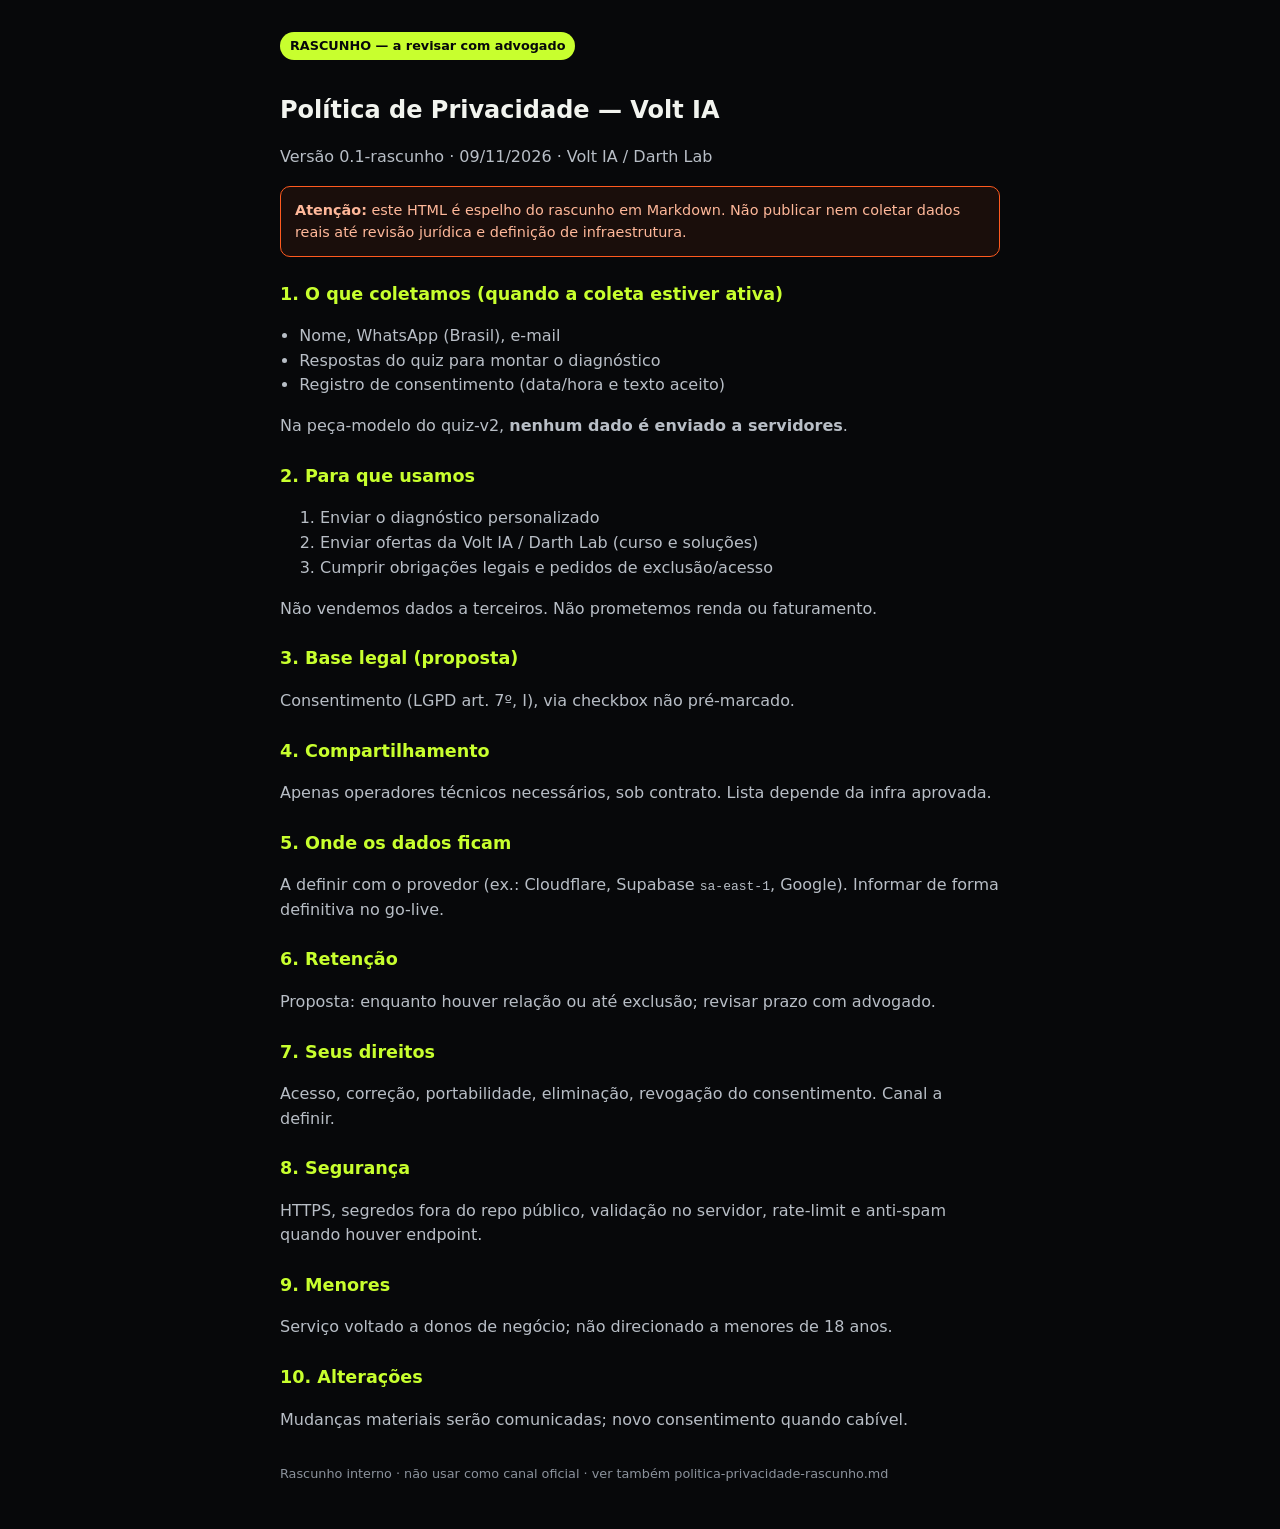
==== privacidade/index.html @ c43f9a68 "Volt IA: landing, quiz e política (rascunho) - site estático" ====
<!DOCTYPE html>
<html lang="pt-BR">
<head>
<meta charset="UTF-8">
<meta name="viewport" content="width=device-width, initial-scale=1">
<title>Política de Privacidade — Volt IA (RASCUNHO)</title>
<style>
body{font-family:system-ui,sans-serif;background:#07080A;color:#F2F4EF;max-width:720px;margin:0 auto;padding:32px 20px;line-height:1.55}
h1{font-size:1.5rem;margin-bottom:8px}
.badge{display:inline-block;background:#C8FF2E;color:#07080A;font-weight:700;padding:4px 10px;border-radius:999px;font-size:.8rem;margin-bottom:16px}
.warn{border:1px solid #FF5A1F;background:rgba(255,90,31,.08);padding:12px 14px;border-radius:10px;margin:16px 0;color:#FFB89A;font-size:.9rem}
h2{font-size:1.1rem;margin-top:24px;color:#C8FF2E}
a{color:#C8FF2E} p,li{color:#B8BEC6} ul{padding-left:1.2em}
.foot{margin-top:32px;font-size:.8rem;color:#8B929C}
</style>
</head>
<body>
<span class="badge">RASCUNHO — a revisar com advogado</span>
<h1>Política de Privacidade — Volt IA</h1>
<p>Versão 0.1-rascunho · 09/11/2026 · Volt IA / Darth Lab</p>
<div class="warn"><strong>Atenção:</strong> este HTML é espelho do rascunho em Markdown. Não publicar nem coletar dados reais até revisão jurídica e definição de infraestrutura.</div>
<h2>1. O que coletamos (quando a coleta estiver ativa)</h2>
<ul>
<li>Nome, WhatsApp (Brasil), e-mail</li>
<li>Respostas do quiz para montar o diagnóstico</li>
<li>Registro de consentimento (data/hora e texto aceito)</li>
</ul>
<p>Na peça-modelo do quiz-v2, <strong>nenhum dado é enviado a servidores</strong>.</p>
<h2>2. Para que usamos</h2>
<ol>
<li>Enviar o diagnóstico personalizado</li>
<li>Enviar ofertas da Volt IA / Darth Lab (curso e soluções)</li>
<li>Cumprir obrigações legais e pedidos de exclusão/acesso</li>
</ol>
<p>Não vendemos dados a terceiros. Não prometemos renda ou faturamento.</p>
<h2>3. Base legal (proposta)</h2>
<p>Consentimento (LGPD art. 7º, I), via checkbox não pré-marcado.</p>
<h2>4. Compartilhamento</h2>
<p>Apenas operadores técnicos necessários, sob contrato. Lista depende da infra aprovada.</p>
<h2>5. Onde os dados ficam</h2>
<p>A definir com o provedor (ex.: Cloudflare, Supabase <code>sa-east-1</code>, Google). Informar de forma definitiva no go-live.</p>
<h2>6. Retenção</h2>
<p>Proposta: enquanto houver relação ou até exclusão; revisar prazo com advogado.</p>
<h2>7. Seus direitos</h2>
<p>Acesso, correção, portabilidade, eliminação, revogação do consentimento. Canal a definir.</p>
<h2>8. Segurança</h2>
<p>HTTPS, segredos fora do repo público, validação no servidor, rate-limit e anti-spam quando houver endpoint.</p>
<h2>9. Menores</h2>
<p>Serviço voltado a donos de negócio; não direcionado a menores de 18 anos.</p>
<h2>10. Alterações</h2>
<p>Mudanças materiais serão comunicadas; novo consentimento quando cabível.</p>
<p class="foot">Rascunho interno · não usar como canal oficial · ver também politica-privacidade-rascunho.md</p>
</body>
</html>
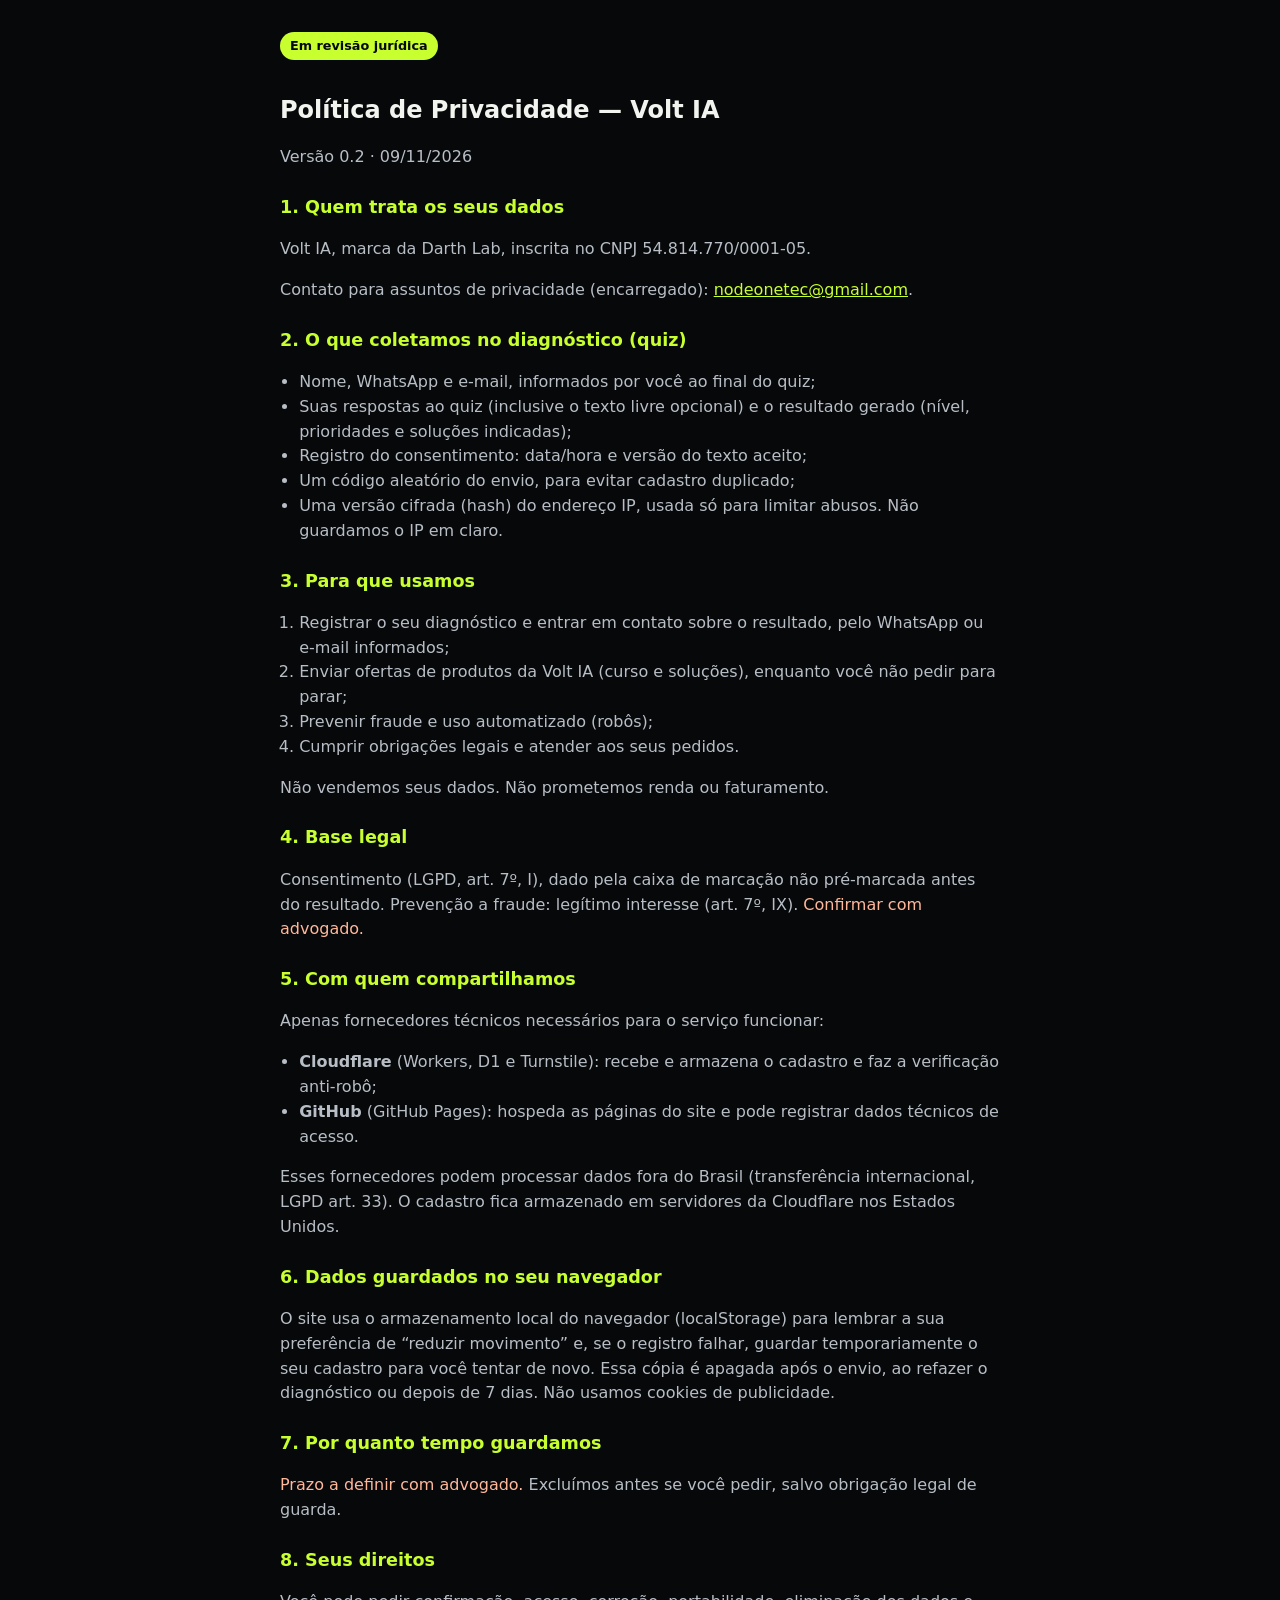
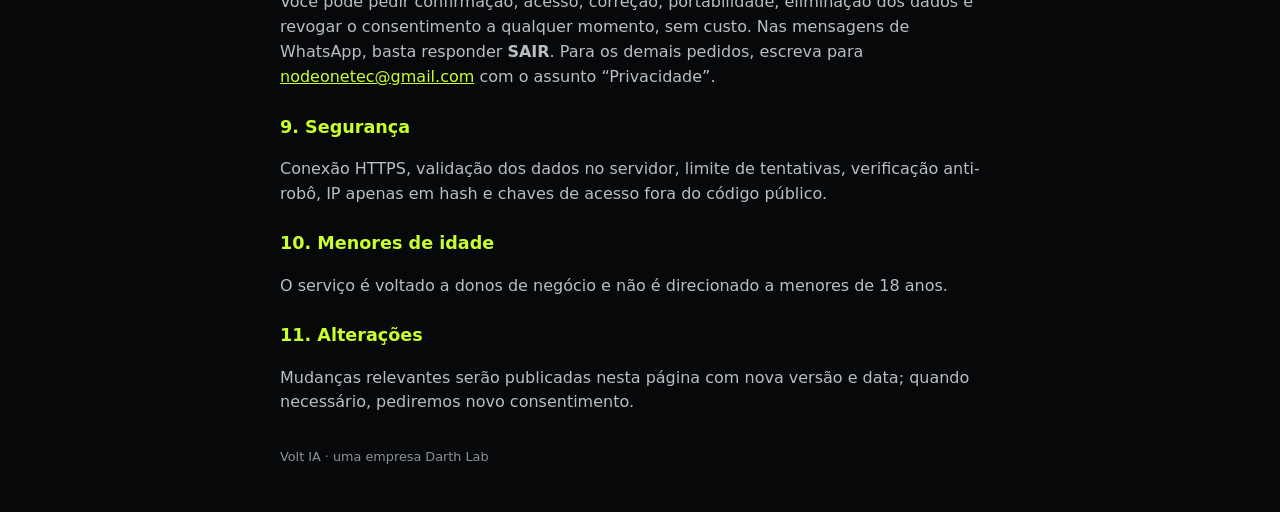
==== commit 37850af1: "Atualiza site: correções da auditoria, política com CNPJ/contato, quiz ligado ao Worker de leads" ====
--- a/privacidade/index.html
+++ b/privacidade/index.html
@@ -3,52 +3,74 @@
 <head>
 <meta charset="UTF-8">
 <meta name="viewport" content="width=device-width, initial-scale=1">
-<title>Política de Privacidade — Volt IA (RASCUNHO)</title>
+<title>Política de Privacidade — Volt IA</title>
 <style>
 body{font-family:system-ui,sans-serif;background:#07080A;color:#F2F4EF;max-width:720px;margin:0 auto;padding:32px 20px;line-height:1.55}
 h1{font-size:1.5rem;margin-bottom:8px}
 .badge{display:inline-block;background:#C8FF2E;color:#07080A;font-weight:700;padding:4px 10px;border-radius:999px;font-size:.8rem;margin-bottom:16px}
-.warn{border:1px solid #FF5A1F;background:rgba(255,90,31,.08);padding:12px 14px;border-radius:10px;margin:16px 0;color:#FFB89A;font-size:.9rem}
 h2{font-size:1.1rem;margin-top:24px;color:#C8FF2E}
-a{color:#C8FF2E} p,li{color:#B8BEC6} ul{padding-left:1.2em}
+a{color:#C8FF2E} p,li{color:#B8BEC6} ul,ol{padding-left:1.2em}
+.tbd{color:#FFB89A}
 .foot{margin-top:32px;font-size:.8rem;color:#8B929C}
 </style>
 </head>
 <body>
-<span class="badge">RASCUNHO — a revisar com advogado</span>
+<!-- RASCUNHO v0.2 (09/11/2026). Itens marcados .tbd dependem do Rodrigo e de revisão jurídica antes de publicar. Não é parecer jurídico. -->
+<span class="badge">Em revisão jurídica</span>
 <h1>Política de Privacidade — Volt IA</h1>
-<p>Versão 0.1-rascunho · 09/11/2026 · Volt IA / Darth Lab</p>
-<div class="warn"><strong>Atenção:</strong> este HTML é espelho do rascunho em Markdown. Não publicar nem coletar dados reais até revisão jurídica e definição de infraestrutura.</div>
-<h2>1. O que coletamos (quando a coleta estiver ativa)</h2>
+<p>Versão 0.2 · 09/11/2026</p>
+
+<h2>1. Quem trata os seus dados</h2>
+<p>Volt IA, marca da Darth Lab, inscrita no CNPJ 54.814.770/0001-05.</p>
+<p>Contato para assuntos de privacidade (encarregado): <a href="mailto:nodeonetec@gmail.com">nodeonetec@gmail.com</a>.</p>
+
+<h2>2. O que coletamos no diagnóstico (quiz)</h2>
 <ul>
-<li>Nome, WhatsApp (Brasil), e-mail</li>
-<li>Respostas do quiz para montar o diagnóstico</li>
-<li>Registro de consentimento (data/hora e texto aceito)</li>
+<li>Nome, WhatsApp e e-mail, informados por você ao final do quiz;</li>
+<li>Suas respostas ao quiz (inclusive o texto livre opcional) e o resultado gerado (nível, prioridades e soluções indicadas);</li>
+<li>Registro do consentimento: data/hora e versão do texto aceito;</li>
+<li>Um código aleatório do envio, para evitar cadastro duplicado;</li>
+<li>Uma versão cifrada (hash) do endereço IP, usada só para limitar abusos. Não guardamos o IP em claro.</li>
 </ul>
-<p>Na peça-modelo do quiz-v2, <strong>nenhum dado é enviado a servidores</strong>.</p>
-<h2>2. Para que usamos</h2>
+
+<h2>3. Para que usamos</h2>
 <ol>
-<li>Enviar o diagnóstico personalizado</li>
-<li>Enviar ofertas da Volt IA / Darth Lab (curso e soluções)</li>
-<li>Cumprir obrigações legais e pedidos de exclusão/acesso</li>
+<li>Registrar o seu diagnóstico e entrar em contato sobre o resultado, pelo WhatsApp ou e-mail informados;</li>
+<li>Enviar ofertas de produtos da Volt IA (curso e soluções), enquanto você não pedir para parar;</li>
+<li>Prevenir fraude e uso automatizado (robôs);</li>
+<li>Cumprir obrigações legais e atender aos seus pedidos.</li>
 </ol>
-<p>Não vendemos dados a terceiros. Não prometemos renda ou faturamento.</p>
-<h2>3. Base legal (proposta)</h2>
-<p>Consentimento (LGPD art. 7º, I), via checkbox não pré-marcado.</p>
-<h2>4. Compartilhamento</h2>
-<p>Apenas operadores técnicos necessários, sob contrato. Lista depende da infra aprovada.</p>
-<h2>5. Onde os dados ficam</h2>
-<p>A definir com o provedor (ex.: Cloudflare, Supabase <code>sa-east-1</code>, Google). Informar de forma definitiva no go-live.</p>
-<h2>6. Retenção</h2>
-<p>Proposta: enquanto houver relação ou até exclusão; revisar prazo com advogado.</p>
-<h2>7. Seus direitos</h2>
-<p>Acesso, correção, portabilidade, eliminação, revogação do consentimento. Canal a definir.</p>
-<h2>8. Segurança</h2>
-<p>HTTPS, segredos fora do repo público, validação no servidor, rate-limit e anti-spam quando houver endpoint.</p>
-<h2>9. Menores</h2>
-<p>Serviço voltado a donos de negócio; não direcionado a menores de 18 anos.</p>
-<h2>10. Alterações</h2>
-<p>Mudanças materiais serão comunicadas; novo consentimento quando cabível.</p>
-<p class="foot">Rascunho interno · não usar como canal oficial · ver também politica-privacidade-rascunho.md</p>
+<p>Não vendemos seus dados. Não prometemos renda ou faturamento.</p>
+
+<h2>4. Base legal</h2>
+<p>Consentimento (LGPD, art. 7º, I), dado pela caixa de marcação não pré-marcada antes do resultado. Prevenção a fraude: legítimo interesse (art. 7º, IX). <span class="tbd">Confirmar com advogado.</span></p>
+
+<h2>5. Com quem compartilhamos</h2>
+<p>Apenas fornecedores técnicos necessários para o serviço funcionar:</p>
+<ul>
+<li><strong>Cloudflare</strong> (Workers, D1 e Turnstile): recebe e armazena o cadastro e faz a verificação anti-robô;</li>
+<li><strong>GitHub</strong> (GitHub Pages): hospeda as páginas do site e pode registrar dados técnicos de acesso.</li>
+</ul>
+<p>Esses fornecedores podem processar dados fora do Brasil (transferência internacional, LGPD art. 33). O cadastro fica armazenado em servidores da Cloudflare nos Estados Unidos.</p>
+
+<h2>6. Dados guardados no seu navegador</h2>
+<p>O site usa o armazenamento local do navegador (localStorage) para lembrar a sua preferência de “reduzir movimento” e, se o registro falhar, guardar temporariamente o seu cadastro para você tentar de novo. Essa cópia é apagada após o envio, ao refazer o diagnóstico ou depois de 7 dias. Não usamos cookies de publicidade.</p>
+
+<h2>7. Por quanto tempo guardamos</h2>
+<p><span class="tbd">Prazo a definir com advogado.</span> Excluímos antes se você pedir, salvo obrigação legal de guarda.</p>
+
+<h2>8. Seus direitos</h2>
+<p>Você pode pedir confirmação, acesso, correção, portabilidade, eliminação dos dados e revogar o consentimento a qualquer momento, sem custo. Nas mensagens de WhatsApp, basta responder <strong>SAIR</strong>. Para os demais pedidos, escreva para <a href="mailto:nodeonetec@gmail.com">nodeonetec@gmail.com</a> com o assunto “Privacidade”.</p>
+
+<h2>9. Segurança</h2>
+<p>Conexão HTTPS, validação dos dados no servidor, limite de tentativas, verificação anti-robô, IP apenas em hash e chaves de acesso fora do código público.</p>
+
+<h2>10. Menores de idade</h2>
+<p>O serviço é voltado a donos de negócio e não é direcionado a menores de 18 anos.</p>
+
+<h2>11. Alterações</h2>
+<p>Mudanças relevantes serão publicadas nesta página com nova versão e data; quando necessário, pediremos novo consentimento.</p>
+
+<p class="foot">Volt IA · uma empresa Darth Lab</p>
 </body>
 </html>
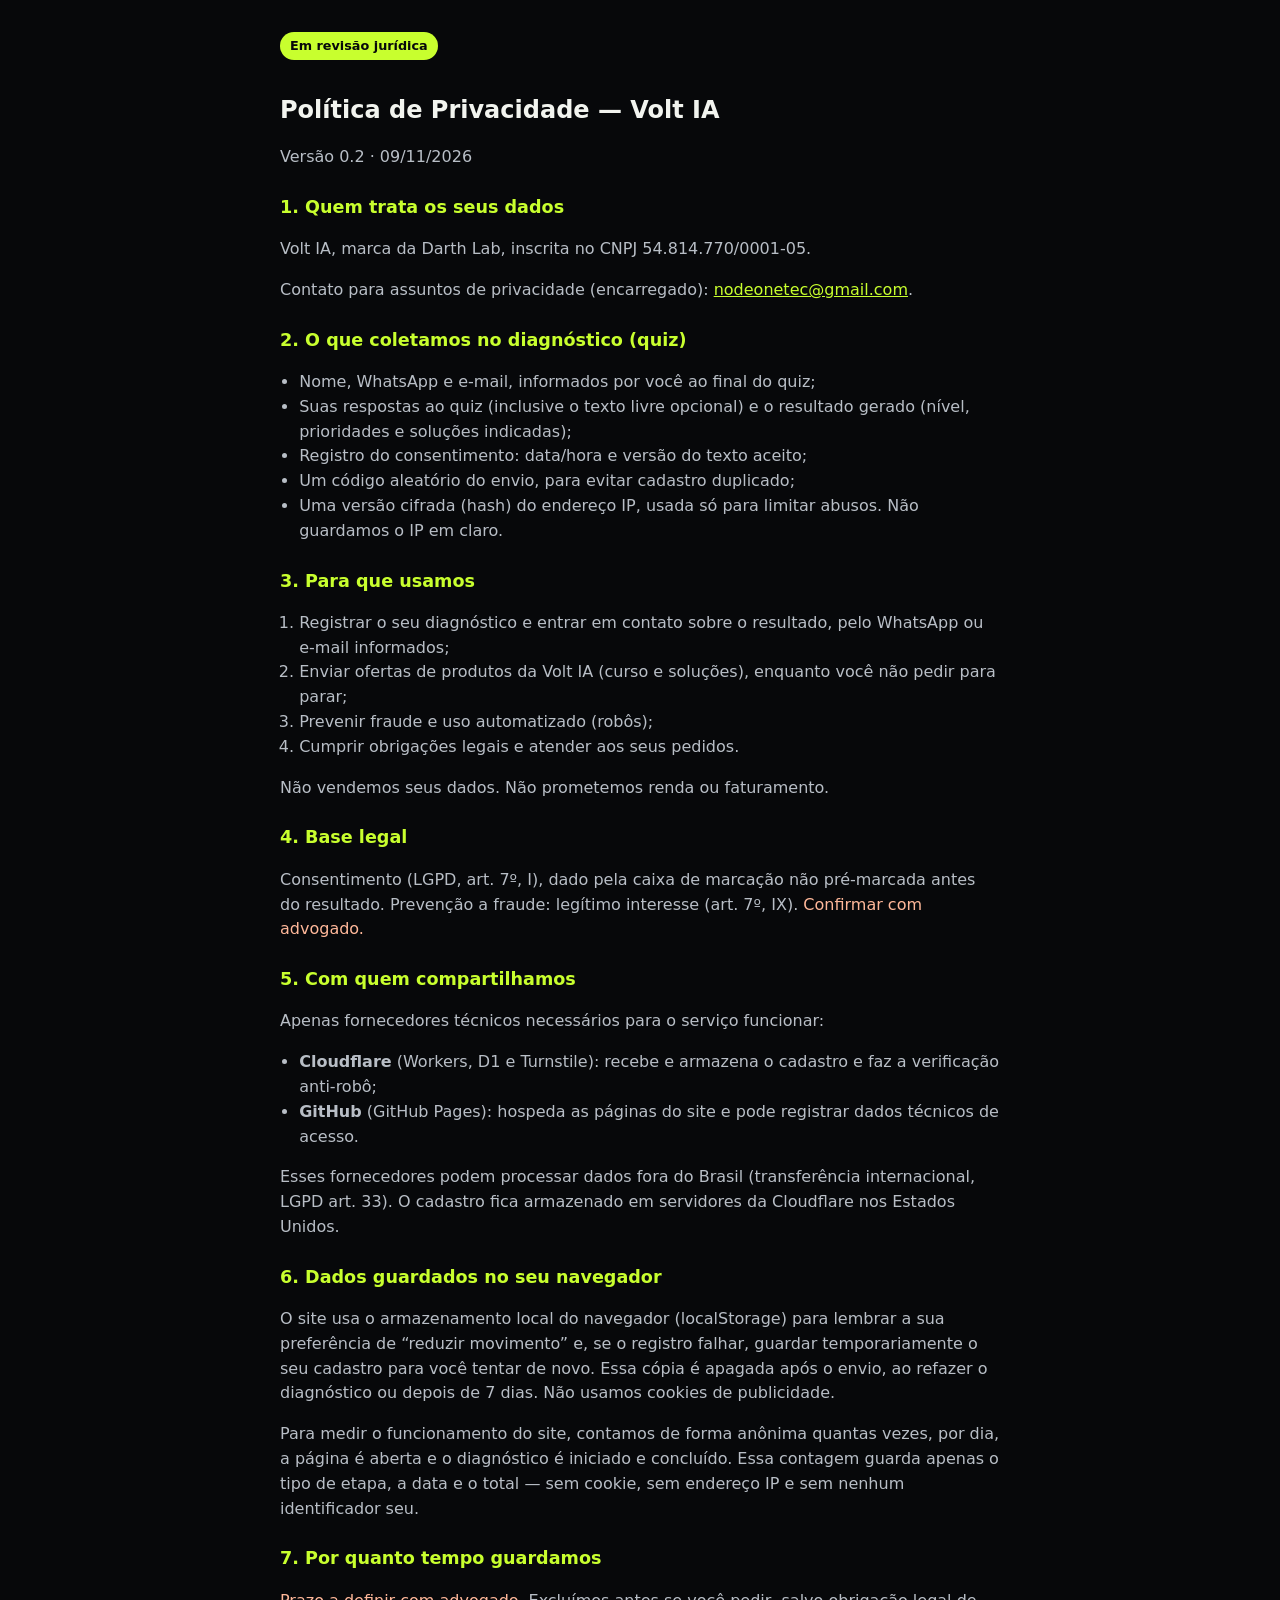
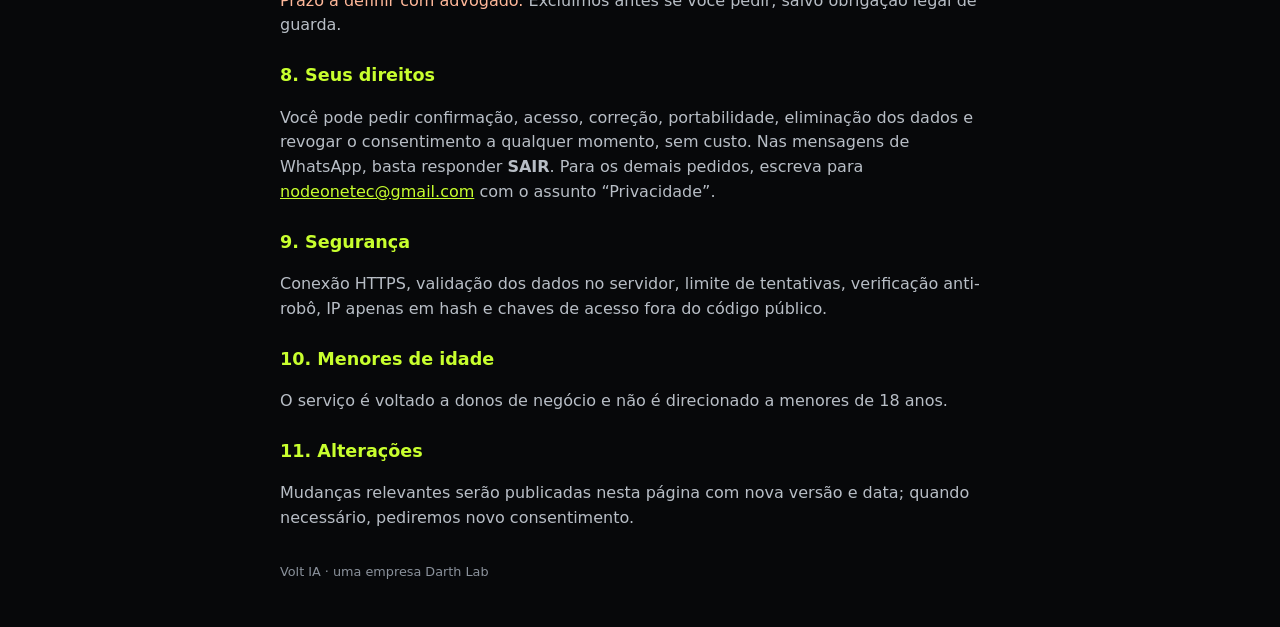
==== commit 0cc8d7df: "Funil anônimo (contagem sem cookie/IP) e política atualizada" ====
--- a/privacidade/index.html
+++ b/privacidade/index.html
@@ -55,6 +55,7 @@
 
 <h2>6. Dados guardados no seu navegador</h2>
 <p>O site usa o armazenamento local do navegador (localStorage) para lembrar a sua preferência de “reduzir movimento” e, se o registro falhar, guardar temporariamente o seu cadastro para você tentar de novo. Essa cópia é apagada após o envio, ao refazer o diagnóstico ou depois de 7 dias. Não usamos cookies de publicidade.</p>
+<p>Para medir o funcionamento do site, contamos de forma anônima quantas vezes, por dia, a página é aberta e o diagnóstico é iniciado e concluído. Essa contagem guarda apenas o tipo de etapa, a data e o total — sem cookie, sem endereço IP e sem nenhum identificador seu.</p>
 
 <h2>7. Por quanto tempo guardamos</h2>
 <p><span class="tbd">Prazo a definir com advogado.</span> Excluímos antes se você pedir, salvo obrigação legal de guarda.</p>
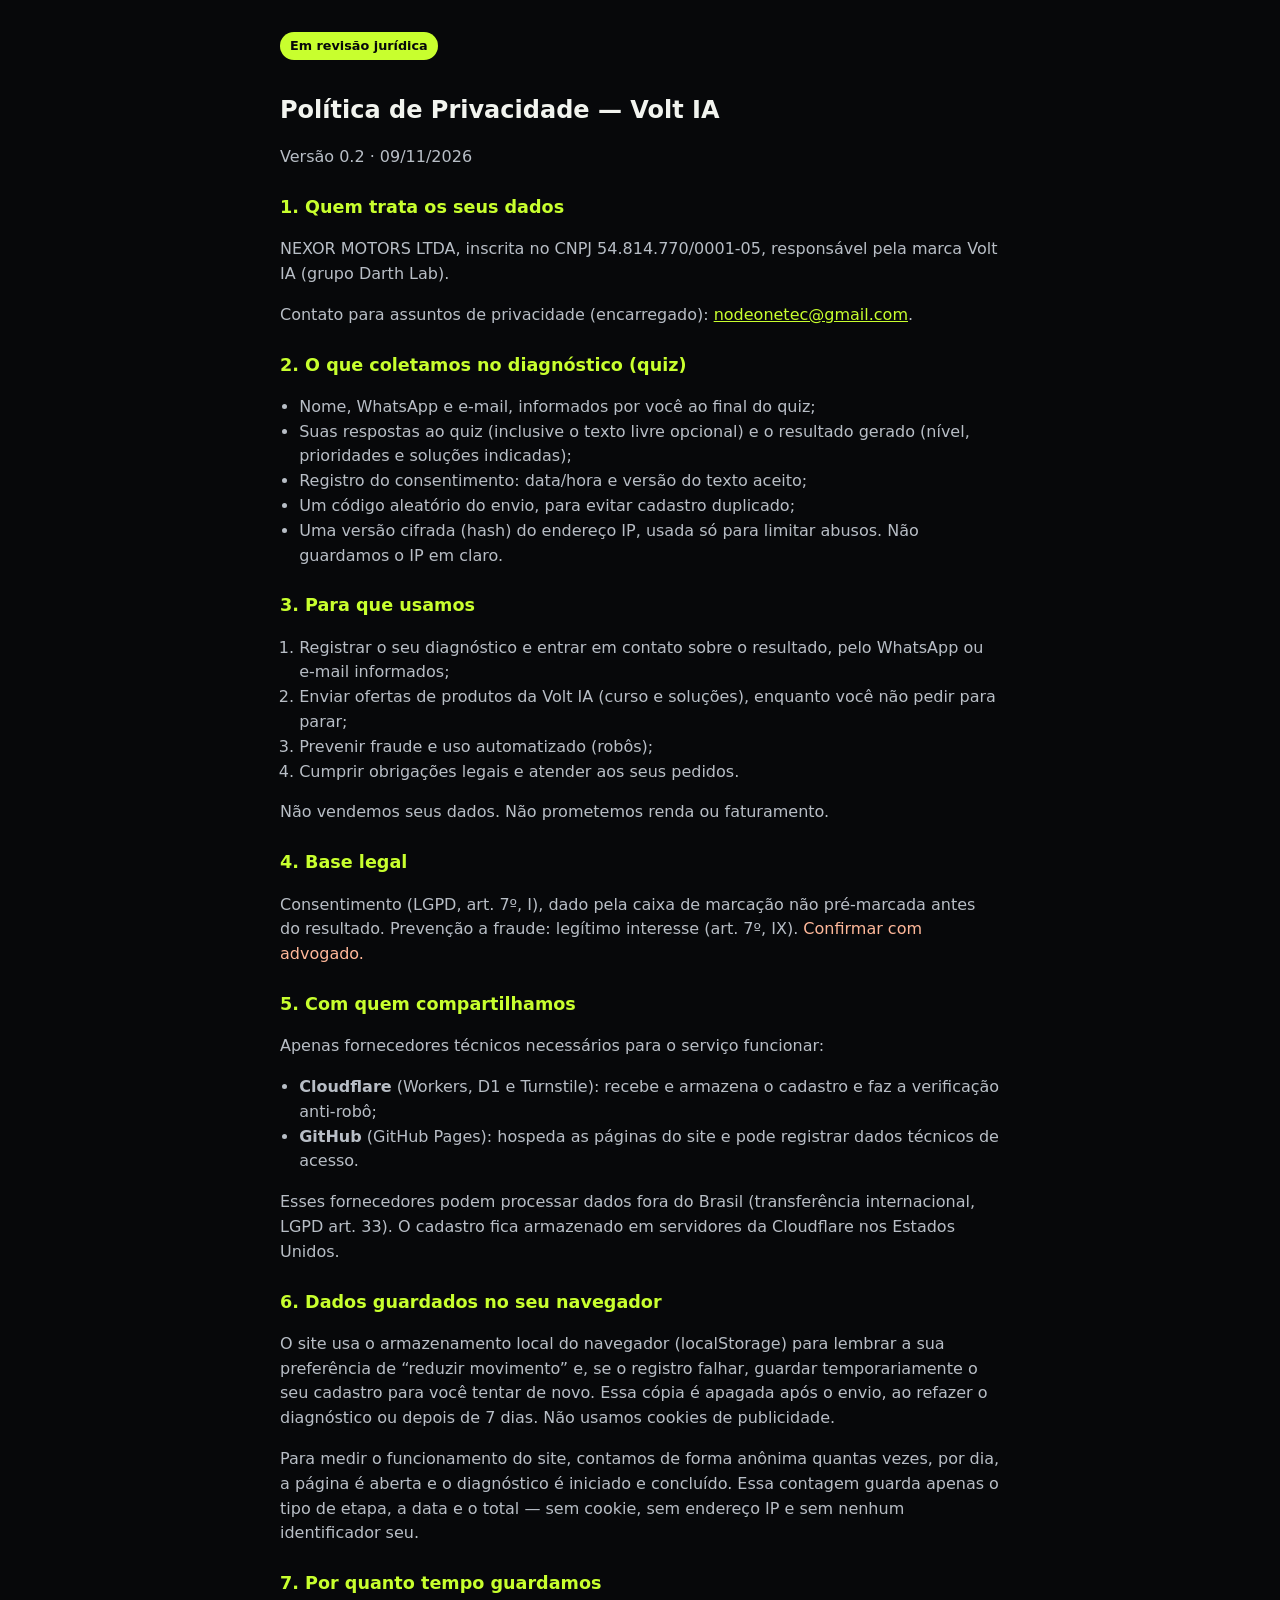
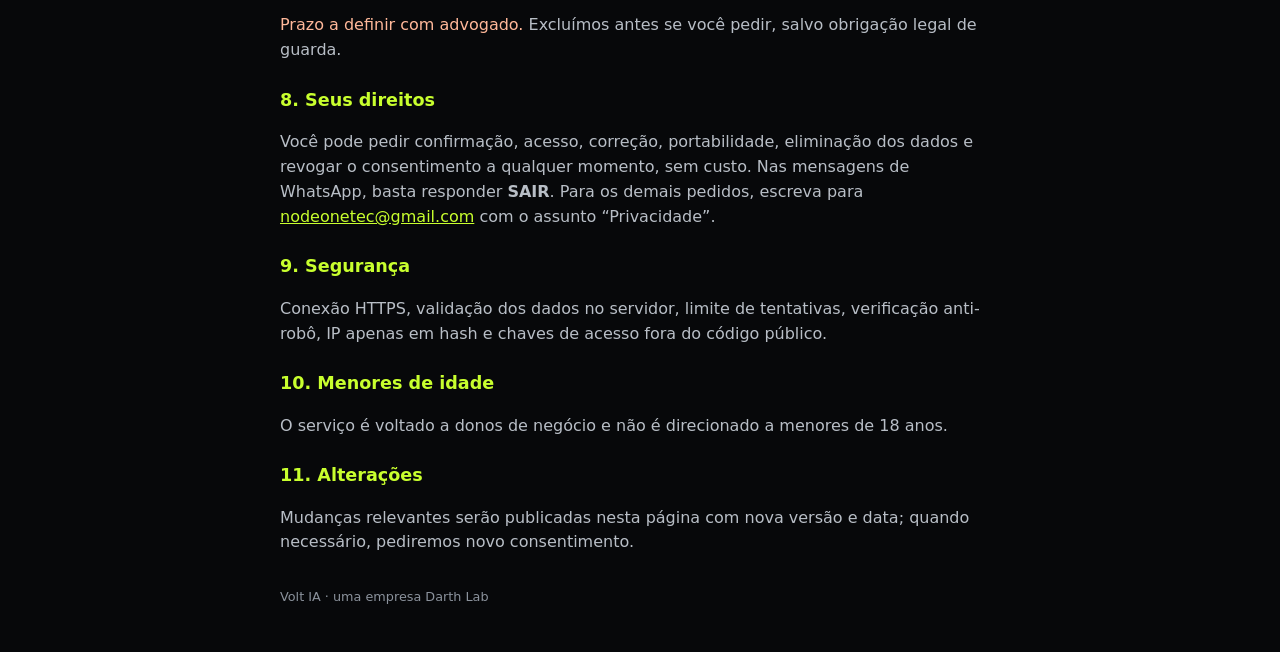
==== commit 7627cacd: "Política: controladora NEXOR MOTORS LTDA (CNPJ 54.814.770/0001-05)" ====
--- a/privacidade/index.html
+++ b/privacidade/index.html
@@ -21,7 +21,7 @@
 <p>Versão 0.2 · 09/11/2026</p>
 
 <h2>1. Quem trata os seus dados</h2>
-<p>Volt IA, marca da Darth Lab, inscrita no CNPJ 54.814.770/0001-05.</p>
+<p>NEXOR MOTORS LTDA, inscrita no CNPJ 54.814.770/0001-05, responsável pela marca Volt IA (grupo Darth Lab).</p>
 <p>Contato para assuntos de privacidade (encarregado): <a href="mailto:nodeonetec@gmail.com">nodeonetec@gmail.com</a>.</p>
 
 <h2>2. O que coletamos no diagnóstico (quiz)</h2>
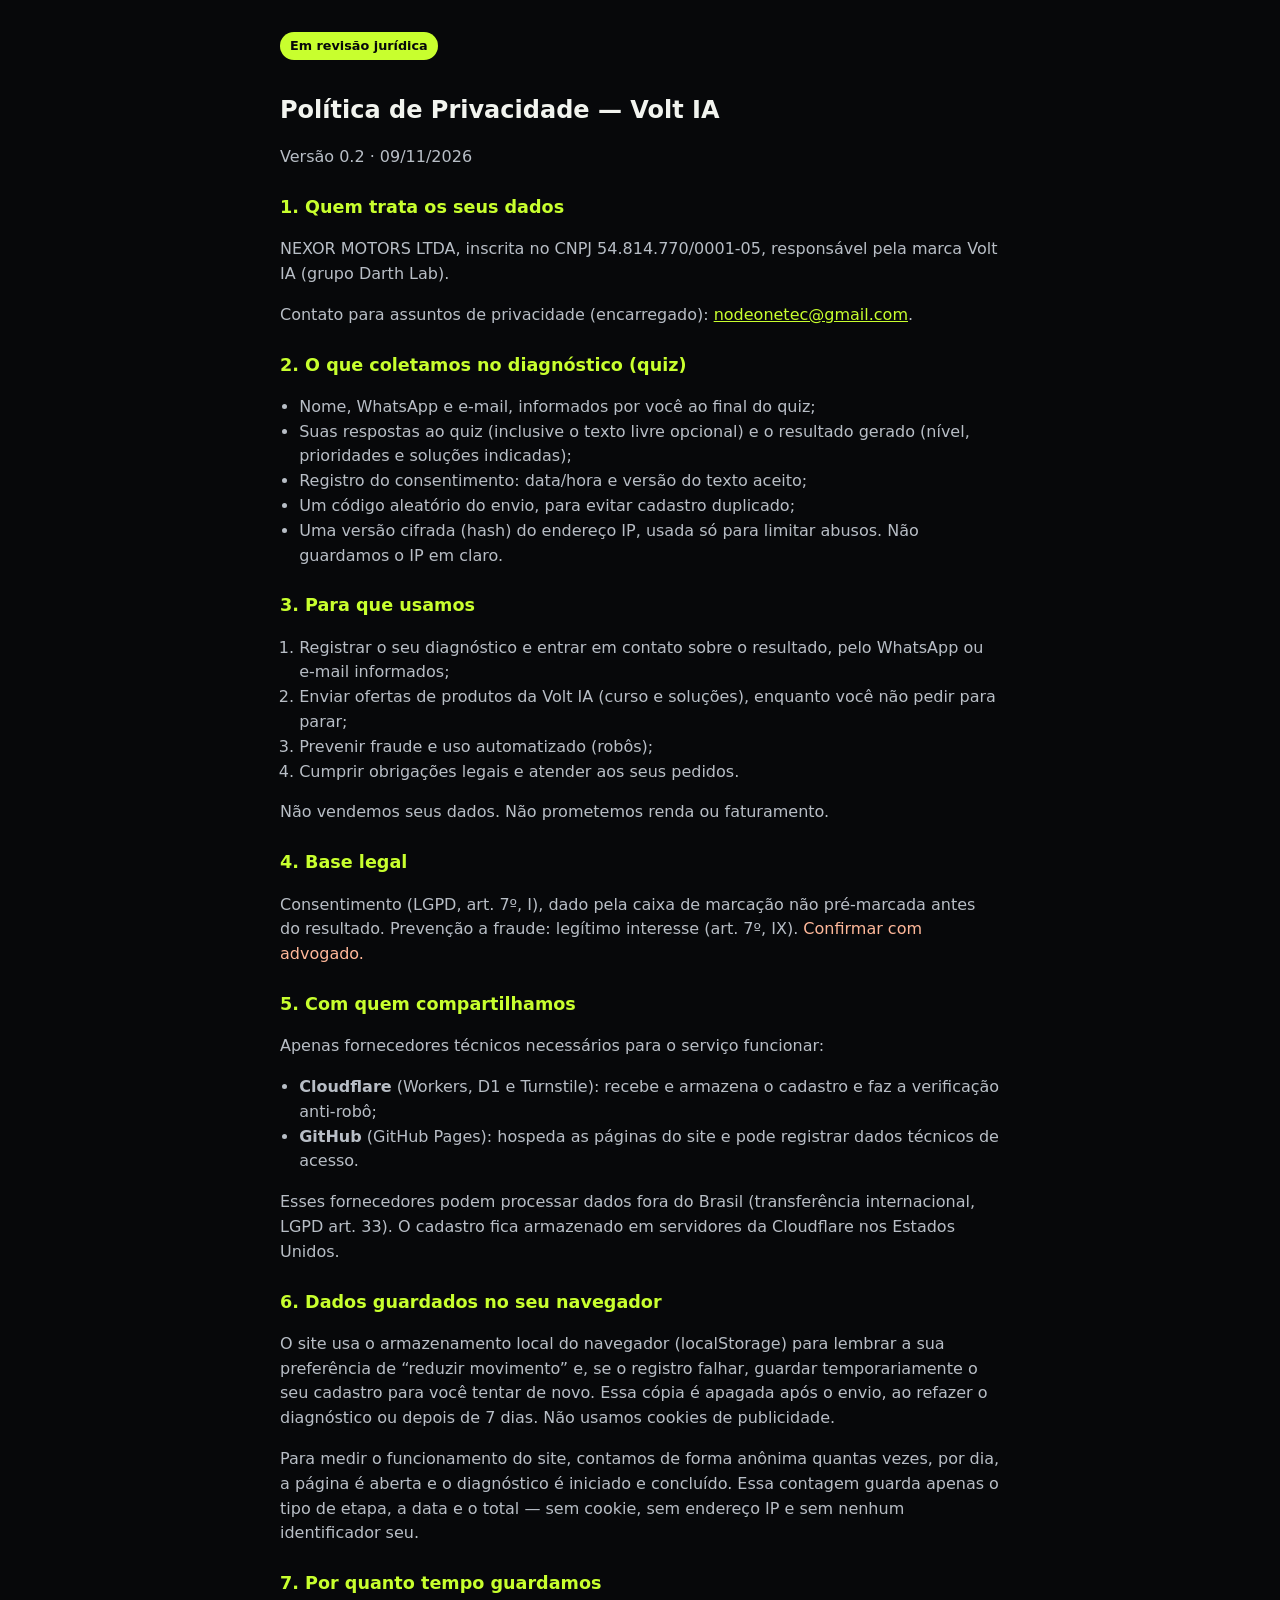
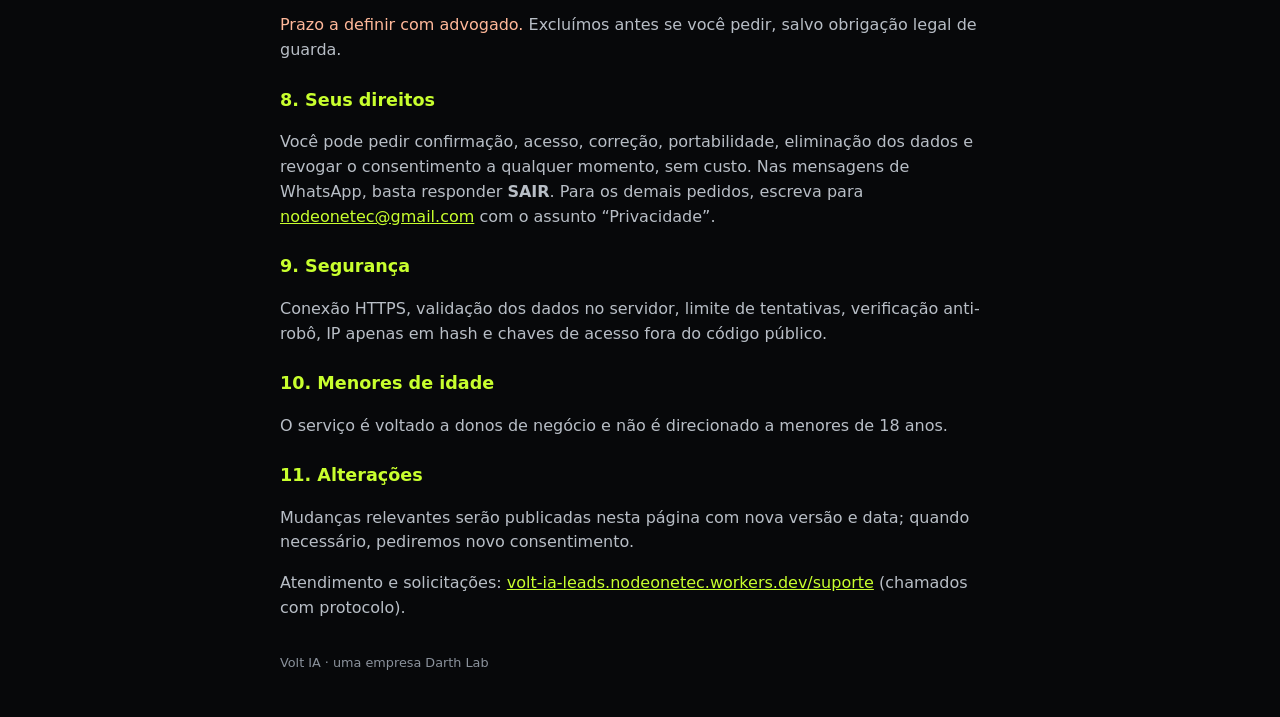
==== commit c57e88ab: "Links de suporte (chamados) no site, quiz e política" ====
--- a/privacidade/index.html
+++ b/privacidade/index.html
@@ -72,6 +72,7 @@
 <h2>11. Alterações</h2>
 <p>Mudanças relevantes serão publicadas nesta página com nova versão e data; quando necessário, pediremos novo consentimento.</p>
 
+<p>Atendimento e solicitações: <a href="https://volt-ia-leads.nodeonetec.workers.dev/suporte">volt-ia-leads.nodeonetec.workers.dev/suporte</a> (chamados com protocolo).</p>
 <p class="foot">Volt IA · uma empresa Darth Lab</p>
 </body>
 </html>
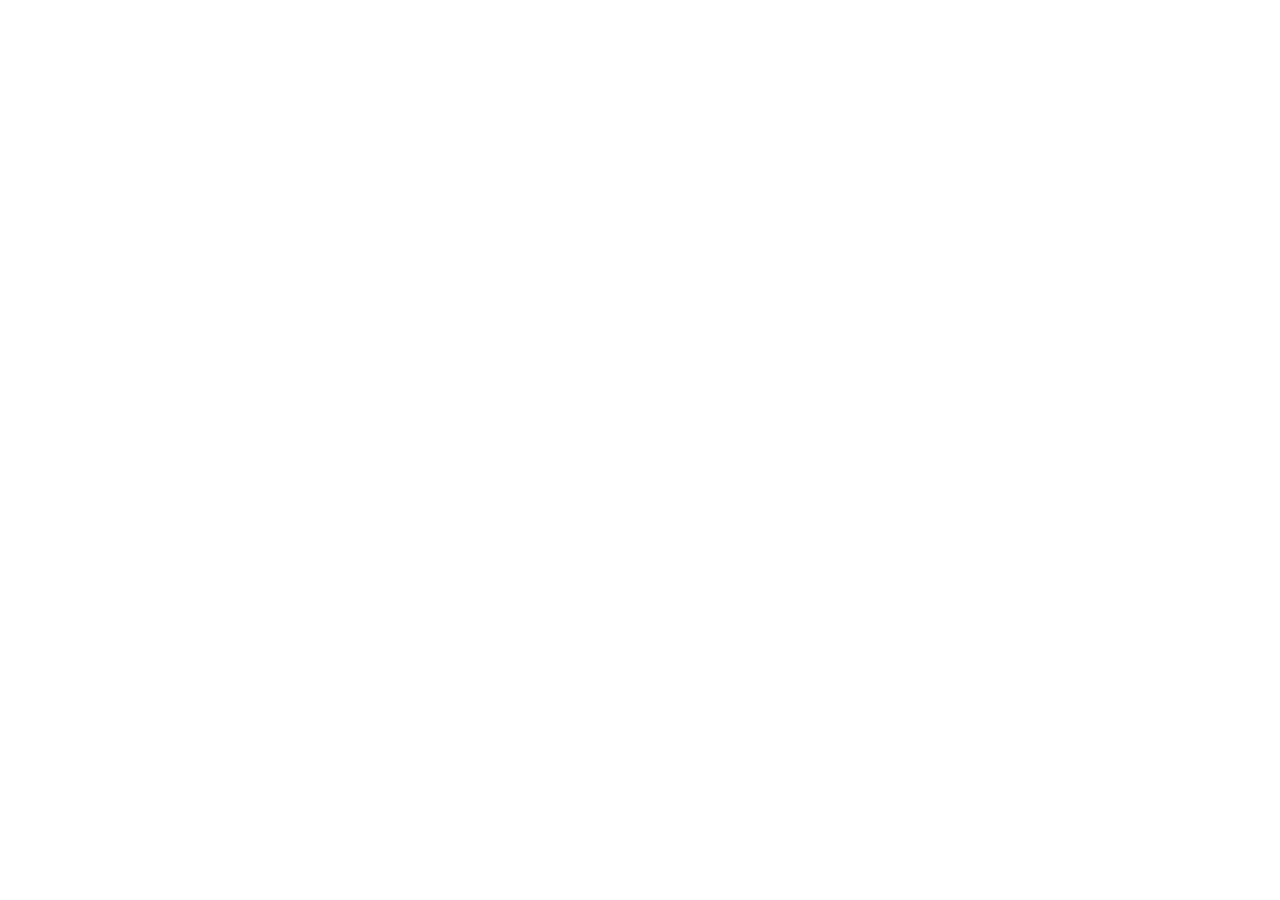
==== commit ec85c749: "chore: site mudou para voltiabrasil.com — páginas antigas redirecionam Co-Authored-By: Claude Opus 5" ====
--- a/privacidade/index.html
+++ b/privacidade/index.html
@@ -1,78 +1,10 @@
-<!DOCTYPE html>
-<html lang="pt-BR">
-<head>
-<meta charset="UTF-8">
-<meta name="viewport" content="width=device-width, initial-scale=1">
-<title>Política de Privacidade — Volt IA</title>
-<style>
-body{font-family:system-ui,sans-serif;background:#07080A;color:#F2F4EF;max-width:720px;margin:0 auto;padding:32px 20px;line-height:1.55}
-h1{font-size:1.5rem;margin-bottom:8px}
-.badge{display:inline-block;background:#C8FF2E;color:#07080A;font-weight:700;padding:4px 10px;border-radius:999px;font-size:.8rem;margin-bottom:16px}
-h2{font-size:1.1rem;margin-top:24px;color:#C8FF2E}
-a{color:#C8FF2E} p,li{color:#B8BEC6} ul,ol{padding-left:1.2em}
-.tbd{color:#FFB89A}
-.foot{margin-top:32px;font-size:.8rem;color:#8B929C}
-</style>
-</head>
-<body>
-<!-- RASCUNHO v0.2 (09/11/2026). Itens marcados .tbd dependem do Rodrigo e de revisão jurídica antes de publicar. Não é parecer jurídico. -->
-<span class="badge">Em revisão jurídica</span>
-<h1>Política de Privacidade — Volt IA</h1>
-<p>Versão 0.2 · 09/11/2026</p>
-
-<h2>1. Quem trata os seus dados</h2>
-<p>NEXOR MOTORS LTDA, inscrita no CNPJ 54.814.770/0001-05, responsável pela marca Volt IA (grupo Darth Lab).</p>
-<p>Contato para assuntos de privacidade (encarregado): <a href="mailto:nodeonetec@gmail.com">nodeonetec@gmail.com</a>.</p>
-
-<h2>2. O que coletamos no diagnóstico (quiz)</h2>
-<ul>
-<li>Nome, WhatsApp e e-mail, informados por você ao final do quiz;</li>
-<li>Suas respostas ao quiz (inclusive o texto livre opcional) e o resultado gerado (nível, prioridades e soluções indicadas);</li>
-<li>Registro do consentimento: data/hora e versão do texto aceito;</li>
-<li>Um código aleatório do envio, para evitar cadastro duplicado;</li>
-<li>Uma versão cifrada (hash) do endereço IP, usada só para limitar abusos. Não guardamos o IP em claro.</li>
-</ul>
-
-<h2>3. Para que usamos</h2>
-<ol>
-<li>Registrar o seu diagnóstico e entrar em contato sobre o resultado, pelo WhatsApp ou e-mail informados;</li>
-<li>Enviar ofertas de produtos da Volt IA (curso e soluções), enquanto você não pedir para parar;</li>
-<li>Prevenir fraude e uso automatizado (robôs);</li>
-<li>Cumprir obrigações legais e atender aos seus pedidos.</li>
-</ol>
-<p>Não vendemos seus dados. Não prometemos renda ou faturamento.</p>
-
-<h2>4. Base legal</h2>
-<p>Consentimento (LGPD, art. 7º, I), dado pela caixa de marcação não pré-marcada antes do resultado. Prevenção a fraude: legítimo interesse (art. 7º, IX). <span class="tbd">Confirmar com advogado.</span></p>
-
-<h2>5. Com quem compartilhamos</h2>
-<p>Apenas fornecedores técnicos necessários para o serviço funcionar:</p>
-<ul>
-<li><strong>Cloudflare</strong> (Workers, D1 e Turnstile): recebe e armazena o cadastro e faz a verificação anti-robô;</li>
-<li><strong>GitHub</strong> (GitHub Pages): hospeda as páginas do site e pode registrar dados técnicos de acesso.</li>
-</ul>
-<p>Esses fornecedores podem processar dados fora do Brasil (transferência internacional, LGPD art. 33). O cadastro fica armazenado em servidores da Cloudflare nos Estados Unidos.</p>
-
-<h2>6. Dados guardados no seu navegador</h2>
-<p>O site usa o armazenamento local do navegador (localStorage) para lembrar a sua preferência de “reduzir movimento” e, se o registro falhar, guardar temporariamente o seu cadastro para você tentar de novo. Essa cópia é apagada após o envio, ao refazer o diagnóstico ou depois de 7 dias. Não usamos cookies de publicidade.</p>
-<p>Para medir o funcionamento do site, contamos de forma anônima quantas vezes, por dia, a página é aberta e o diagnóstico é iniciado e concluído. Essa contagem guarda apenas o tipo de etapa, a data e o total — sem cookie, sem endereço IP e sem nenhum identificador seu.</p>
-
-<h2>7. Por quanto tempo guardamos</h2>
-<p><span class="tbd">Prazo a definir com advogado.</span> Excluímos antes se você pedir, salvo obrigação legal de guarda.</p>
-
-<h2>8. Seus direitos</h2>
-<p>Você pode pedir confirmação, acesso, correção, portabilidade, eliminação dos dados e revogar o consentimento a qualquer momento, sem custo. Nas mensagens de WhatsApp, basta responder <strong>SAIR</strong>. Para os demais pedidos, escreva para <a href="mailto:nodeonetec@gmail.com">nodeonetec@gmail.com</a> com o assunto “Privacidade”.</p>
-
-<h2>9. Segurança</h2>
-<p>Conexão HTTPS, validação dos dados no servidor, limite de tentativas, verificação anti-robô, IP apenas em hash e chaves de acesso fora do código público.</p>
-
-<h2>10. Menores de idade</h2>
-<p>O serviço é voltado a donos de negócio e não é direcionado a menores de 18 anos.</p>
-
-<h2>11. Alterações</h2>
-<p>Mudanças relevantes serão publicadas nesta página com nova versão e data; quando necessário, pediremos novo consentimento.</p>
-
-<p>Atendimento e solicitações: <a href="https://volt-ia-leads.nodeonetec.workers.dev/suporte">volt-ia-leads.nodeonetec.workers.dev/suporte</a> (chamados com protocolo).</p>
-<p class="foot">Volt IA · uma empresa Darth Lab</p>
-</body>
-</html>
+<!doctype html>
+<html lang="pt-BR"><head><meta charset="utf-8">
+<meta name="viewport" content="width=device-width,initial-scale=1">
+<title>Volt IA mudou de endereço</title>
+<link rel="canonical" href="https://voltiabrasil.com/privacidade/">
+<meta http-equiv="refresh" content="0; url=https://voltiabrasil.com/privacidade/">
+<meta name="robots" content="noindex">
+<script>location.replace("https://voltiabrasil.com/privacidade/"+location.search+location.hash);</script>
+<style>body{margin:0;min-height:100vh;display:grid;place-items:center;background:#07080A;color:#F2F4EF;font:16px system-ui,sans-serif;text-align:center;padding:24px}a{color:#C8FF2E}</style>
+</head><body><p>A Volt IA agora está em <a href="https://voltiabrasil.com/privacidade/">https://voltiabrasil.com/privacidade/</a>.</p></body></html>
